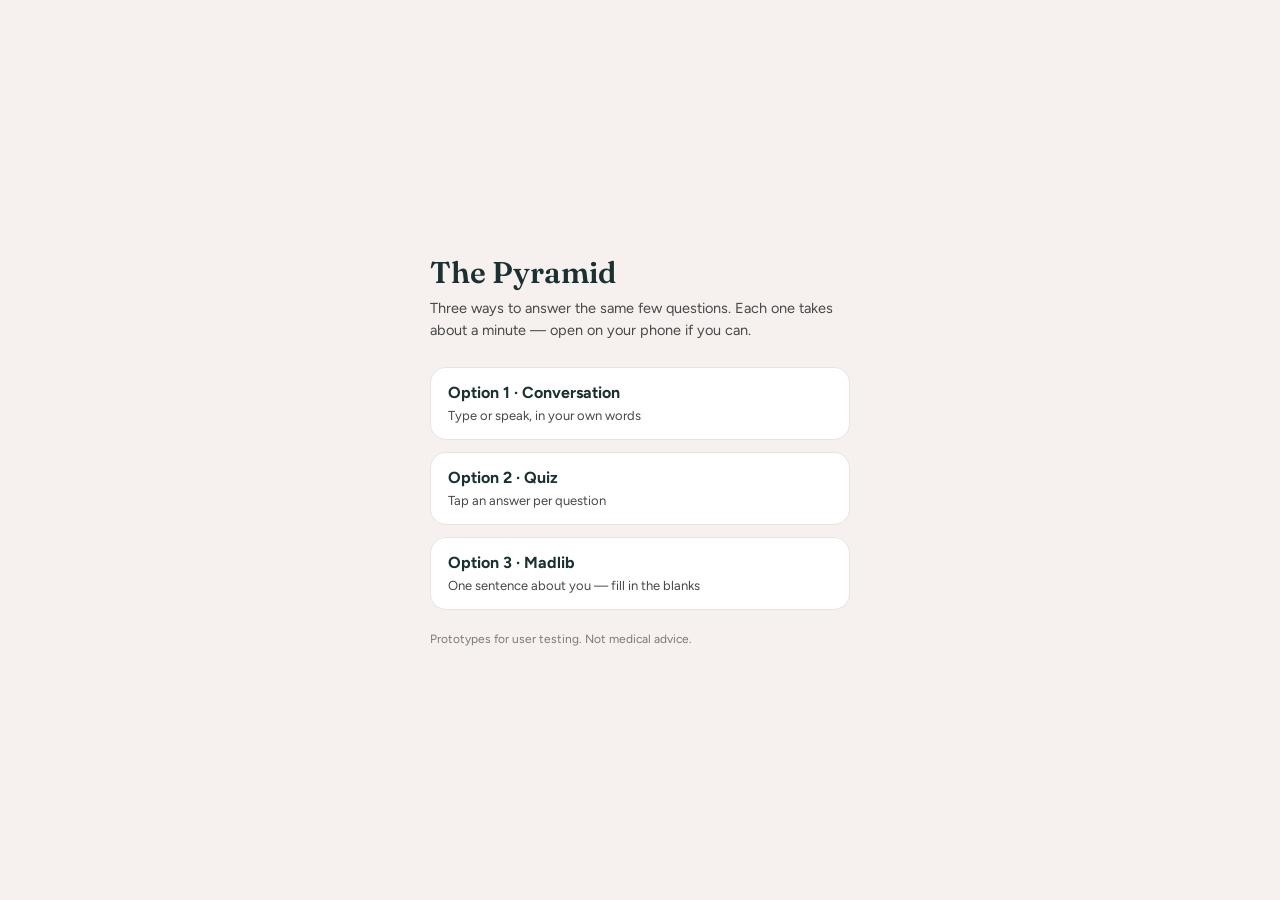
==== index.html @ c71a299e "first upload" ====
<!DOCTYPE html>
<html lang="en">
<head>
<meta charset="utf-8">
<meta name="viewport" content="width=device-width,initial-scale=1">
<title>The Pyramid · User test</title>
<link rel="preconnect" href="https://fonts.googleapis.com">
<link rel="preconnect" href="https://fonts.gstatic.com" crossorigin>
<link href="https://fonts.googleapis.com/css2?family=Figtree:wght@500;600;700&family=Fraunces:opsz,wght@9..144,400;9..144,600&display=swap" rel="stylesheet">
<style>
:root{--bg:#F6F1EE;--ink:#193231;--sub:#484747;--card:#fff;--line:#E8E3E0}
*{box-sizing:border-box}
body{margin:0;background:var(--bg);font-family:'Figtree',system-ui,sans-serif;color:var(--ink);
  min-height:100vh;display:flex;align-items:center;justify-content:center;padding:32px 20px}
main{width:100%;max-width:420px}
h1{font-family:'Fraunces',Georgia,serif;font-weight:600;font-size:30px;margin:0 0 6px}
p.lead{font-size:14.5px;line-height:1.55;color:var(--sub);margin:0 0 26px}
a.card{display:block;background:var(--card);border-radius:16px;padding:16px 18px;margin-bottom:12px;
  text-decoration:none;color:var(--ink);box-shadow:inset 0 0 0 1px var(--line);
  transition:transform .15s ease,box-shadow .15s ease}
a.card:hover{transform:translateY(-2px);box-shadow:inset 0 0 0 1.5px #809590}
a.card b{display:block;font-size:16px;margin-bottom:3px}
a.card span{font-size:13px;color:var(--sub)}
footer{margin-top:22px;font-size:12px;color:var(--sub);opacity:.7}
</style>
</head>
<body>
<main>
  <h1>The Pyramid</h1>
  <p class="lead">Three ways to answer the same few questions. Each one takes about a minute — open on your phone if you can.</p>
  <a class="card" href="Prototypes/Pyramid_Option_1.html"><b>Option 1 · Conversation</b><span>Type or speak, in your own words</span></a>
  <a class="card" href="Prototypes/Pyramid_Option_2.html"><b>Option 2 · Quiz</b><span>Tap an answer per question</span></a>
  <a class="card" href="Prototypes/Pyramid_Option_3.html"><b>Option 3 · Madlib</b><span>One sentence about you — fill in the blanks</span></a>
  <footer>Prototypes for user testing. Not medical advice.</footer>
</main>
</body>
</html>
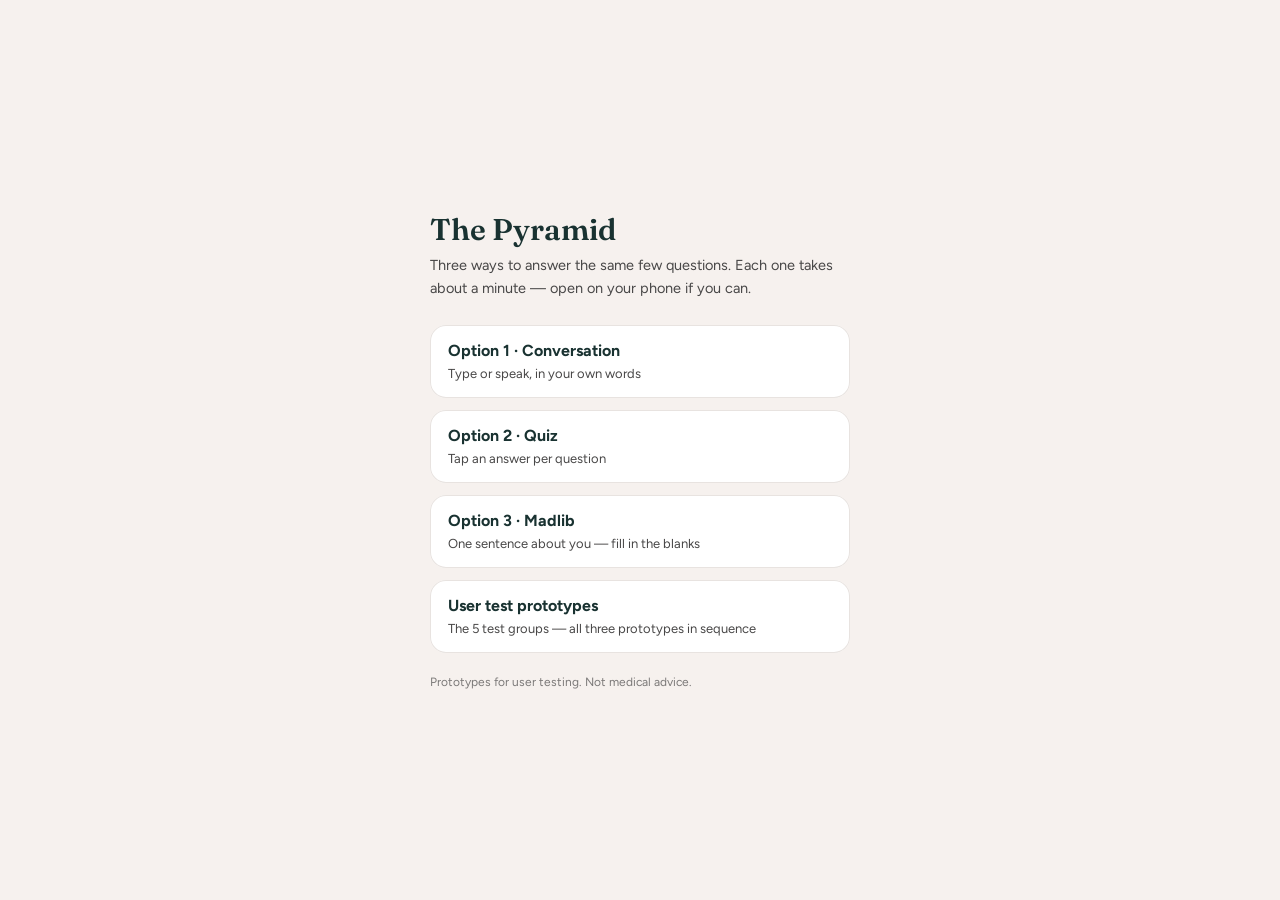
==== commit 0181d9c1: "added user test prototype, added gender question" ====
--- a/index.html
+++ b/index.html
@@ -31,6 +31,7 @@
   <a class="card" href="Prototypes/Pyramid_Option_1.html"><b>Option 1 · Conversation</b><span>Type or speak, in your own words</span></a>
   <a class="card" href="Prototypes/Pyramid_Option_2.html"><b>Option 2 · Quiz</b><span>Tap an answer per question</span></a>
   <a class="card" href="Prototypes/Pyramid_Option_3.html"><b>Option 3 · Madlib</b><span>One sentence about you — fill in the blanks</span></a>
+  <a class="card" href="Prototypes/test.html"><b>User test prototypes</b><span>The 5 test groups — all three prototypes in sequence</span></a>
   <footer>Prototypes for user testing. Not medical advice.</footer>
 </main>
 </body>
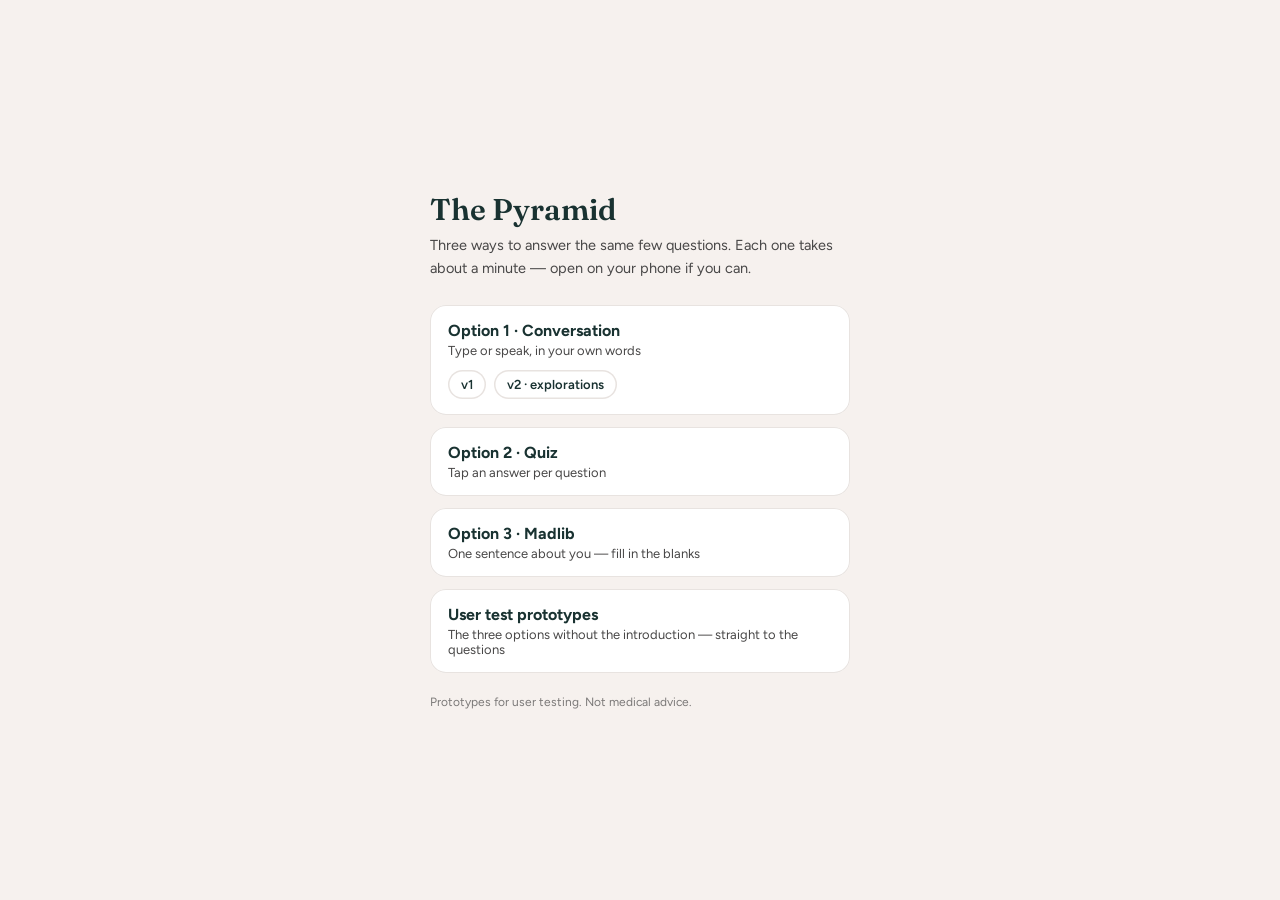
==== commit b65a2b63: "v2 iteration of text/voice option" ====
--- a/index.html
+++ b/index.html
@@ -15,12 +15,17 @@
 main{width:100%;max-width:420px}
 h1{font-family:'Fraunces',Georgia,serif;font-weight:600;font-size:30px;margin:0 0 6px}
 p.lead{font-size:14.5px;line-height:1.55;color:var(--sub);margin:0 0 26px}
-a.card{display:block;background:var(--card);border-radius:16px;padding:16px 18px;margin-bottom:12px;
+.card{display:block;background:var(--card);border-radius:16px;padding:16px 18px;margin-bottom:12px;
   text-decoration:none;color:var(--ink);box-shadow:inset 0 0 0 1px var(--line);
   transition:transform .15s ease,box-shadow .15s ease}
 a.card:hover{transform:translateY(-2px);box-shadow:inset 0 0 0 1.5px #809590}
-a.card b{display:block;font-size:16px;margin-bottom:3px}
-a.card span{font-size:13px;color:var(--sub)}
+div.card{cursor:default}
+.vs{display:flex;gap:8px;margin-top:12px;flex-wrap:wrap}
+.vs a{text-decoration:none;color:var(--ink);font-size:13px;font-weight:600;padding:7px 13px;
+  border-radius:999px;box-shadow:inset 0 0 0 1.5px var(--line);transition:box-shadow .15s,background .15s}
+.vs a:hover{box-shadow:inset 0 0 0 1.5px #809590;background:#F0FAF5}
+.card b{display:block;font-size:16px;margin-bottom:3px}
+.card span{display:block;font-size:13px;color:var(--sub)}
 footer{margin-top:22px;font-size:12px;color:var(--sub);opacity:.7}
 </style>
 </head>
@@ -28,10 +33,15 @@
 <main>
   <h1>The Pyramid</h1>
   <p class="lead">Three ways to answer the same few questions. Each one takes about a minute — open on your phone if you can.</p>
-  <a class="card" href="Prototypes/Pyramid_Option_1.html"><b>Option 1 · Conversation</b><span>Type or speak, in your own words</span></a>
+  <div class="card"><b>Option 1 · Conversation</b><span>Type or speak, in your own words</span>
+    <div class="vs">
+      <a href="Prototypes/Pyramid_Option_1.html">v1</a>
+      <a href="Prototypes/Pyramid_Option_1_v2.html">v2 · explorations</a>
+    </div>
+  </div>
   <a class="card" href="Prototypes/Pyramid_Option_2.html"><b>Option 2 · Quiz</b><span>Tap an answer per question</span></a>
   <a class="card" href="Prototypes/Pyramid_Option_3.html"><b>Option 3 · Madlib</b><span>One sentence about you — fill in the blanks</span></a>
-  <a class="card" href="Prototypes/test.html"><b>User test prototypes</b><span>The 5 test groups — all three prototypes in sequence</span></a>
+  <a class="card" href="Prototypes/test.html"><b>User test prototypes</b><span>The three options without the introduction — straight to the questions</span></a>
   <footer>Prototypes for user testing. Not medical advice.</footer>
 </main>
 </body>
